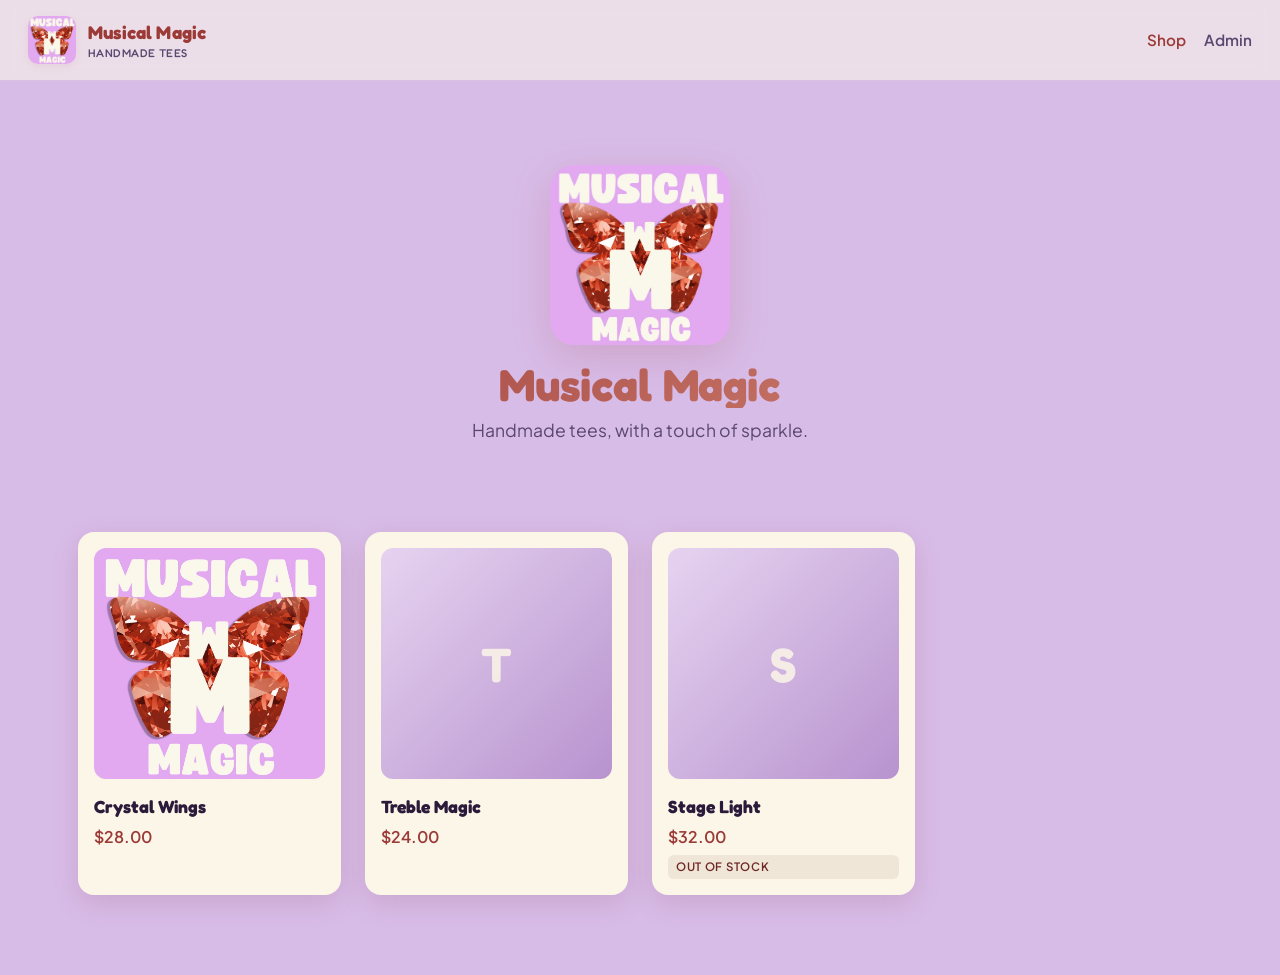
==== index.html @ bafbcc4f "Initial commit: Musical Magic t-shirt shop - index.html: homepage grid loading from tshirts.json - p" ====
<!doctype html>
<html lang="en">
<head>
  <meta charset="utf-8">
  <meta name="viewport" content="width=device-width, initial-scale=1">
  <meta name="robots" content="noindex, nofollow">
  <title>Musical Magic</title>
  <link rel="icon" href="logo.jpg">
  <link rel="stylesheet" href="style.css">
</head>
<body>
  <header class="topbar">
    <a class="brand" href="index.html">
      <img src="logo.jpg" alt="Musical Magic logo">
      <div class="brand-name">Musical Magic<small>handmade tees</small></div>
    </a>
    <nav class="nav">
      <a href="index.html" class="active">Shop</a>
      <a href="admin.html">Admin</a>
    </nav>
  </header>

  <main class="page">
    <section class="hero">
      <img class="hero-logo" src="logo.jpg" alt="Musical Magic">
      <h1>Musical Magic</h1>
      <p class="lead">Handmade tees, with a touch of sparkle.</p>
    </section>

    <section id="grid" class="grid"></section>
    <div id="empty" class="empty" hidden>No tees in stock just yet — check back soon.</div>
  </main>

  <script>
    fetch("tshirts.json", { cache: "no-store" })
      .then(r => r.json())
      .then(data => {
        const grid = document.getElementById("grid");
        const items = (data.tshirts || []);
        if (items.length === 0) {
          grid.hidden = true;
          document.getElementById("empty").hidden = false;
          return;
        }
        grid.innerHTML = items.map(renderCard).join("");
      })
      .catch(() => {
        document.getElementById("grid").hidden = true;
        document.getElementById("empty").hidden = false;
        document.getElementById("empty").textContent =
          "Couldn't load the shop right now. Try again in a moment.";
      });

    function renderCard(t) {
      const initial = (t.name || "?").charAt(0).toUpperCase();
      const img = t.image
        ? `<img src="${escapeHtml(t.image)}" alt="${escapeHtml(t.name)}" onerror="this.style.display='none';this.nextElementSibling.style.display='flex';">`
        + `<div class="placeholder" style="display:none">${escapeHtml(initial)}</div>`
        : `<div class="placeholder">${escapeHtml(initial)}</div>`;
      const unavail = !t.available
        ? '<span class="card-unavailable">Out of stock</span>' : '';
      return `
        <a class="card" href="product.html?id=${encodeURIComponent(t.id)}">
          <div class="card-image">${img}</div>
          <div class="card-name">${escapeHtml(t.name || "")}</div>
          <div class="card-price">$${formatPrice(t.price)}</div>
          ${unavail}
        </a>
      `;
    }

    function formatPrice(p) {
      const n = Number(p);
      if (!isFinite(n)) return "—";
      return n.toFixed(2);
    }

    function escapeHtml(s) {
      return String(s).replace(/[&<>"']/g, c => ({
        "&": "&amp;", "<": "&lt;", ">": "&gt;", '"': "&quot;", "'": "&#39;"
      })[c]);
    }
  </script>
</body>
</html>
---- style.css ----
/* Musical Magic — palette + base styles
   Logo cues: soft lavender background, crystalline garnet butterfly,
   thick cream wordmark. Body uses Plus Jakarta Sans (clean, friendly);
   display headlines use Fredoka (rounded, chunky to echo the wordmark). */
@import url('https://fonts.googleapis.com/css2?family=Fredoka:wght@500;600;700&family=Plus+Jakarta+Sans:wght@400;500;600;700&display=swap');

:root {
  --lav-bg: #d8bce8;
  --lav-soft: #e6d3f0;
  --lav-deep: #b893cf;
  --cream: #fbf6e8;
  --cream-soft: #f5edd6;
  --garnet: #9c3a37;
  --garnet-deep: #6e2624;
  --rose: #d68a7a;
  --ink: #2b1a3a;
  --ink-soft: #5a4870;
  --muted: #897ba0;
  --shadow-soft: 0 2px 8px rgba(110, 38, 36, 0.08);
  --shadow-card: 0 8px 28px rgba(110, 38, 36, 0.14);
  --shadow-glow: 0 12px 40px rgba(156, 58, 55, 0.18);
}

* { box-sizing: border-box; }

html, body {
  margin: 0; padding: 0;
  font-family: 'Plus Jakarta Sans', system-ui, -apple-system, sans-serif;
  color: var(--ink);
  background: var(--lav-bg);
  line-height: 1.55;
}

a { color: var(--garnet); text-decoration: none; }
a:hover { color: var(--garnet-deep); text-decoration: underline; }

img { max-width: 100%; display: block; }

h1, h2, h3 {
  font-family: 'Fredoka', sans-serif;
  font-weight: 700;
  letter-spacing: -0.005em;
  margin: 0 0 0.4em;
  color: var(--ink);
}

h1 { font-size: 2.4rem; line-height: 1.05; }
h2 { font-size: 1.6rem; }
h3 { font-size: 1.2rem; }

/* TOPBAR */
.topbar {
  display: flex;
  align-items: center;
  justify-content: space-between;
  padding: 16px 28px;
  background: rgba(251, 246, 232, 0.6);
  backdrop-filter: blur(10px);
  -webkit-backdrop-filter: blur(10px);
  border-bottom: 1px solid rgba(184, 147, 207, 0.4);
  position: sticky;
  top: 0;
  z-index: 50;
}
.brand {
  display: flex;
  align-items: center;
  gap: 12px;
}
.brand img {
  width: 48px; height: 48px;
  border-radius: 10px;
  object-fit: cover;
  box-shadow: var(--shadow-soft);
}
.brand-name {
  font-family: 'Fredoka', sans-serif;
  font-weight: 700;
  font-size: 1.15rem;
  color: var(--garnet);
  letter-spacing: 0.01em;
}
.brand-name small {
  display: block;
  font-size: 0.7rem;
  color: var(--ink-soft);
  font-weight: 500;
  letter-spacing: 0.04em;
  text-transform: uppercase;
  margin-top: -2px;
}
.nav { display: flex; gap: 18px; align-items: center; }
.nav a {
  font-weight: 600;
  font-size: 0.95rem;
  color: var(--ink-soft);
}
.nav a.active, .nav a:hover { color: var(--garnet); text-decoration: none; }

/* PAGE LAYOUT */
.page {
  max-width: 1180px;
  margin: 0 auto;
  padding: 36px 28px 80px;
}
.lead {
  font-size: 1.05rem;
  color: var(--ink-soft);
  max-width: 620px;
  margin: 0 0 32px;
}

/* HERO (homepage) */
.hero {
  position: relative;
  text-align: center;
  padding: 48px 24px 56px;
  margin-bottom: 32px;
}
.hero-logo {
  width: 180px;
  height: 180px;
  margin: 0 auto 16px;
  border-radius: 24px;
  box-shadow: var(--shadow-glow);
  object-fit: cover;
}
.hero h1 {
  font-size: 2.8rem;
  background: linear-gradient(135deg, var(--garnet) 0%, var(--rose) 100%);
  -webkit-background-clip: text;
  background-clip: text;
  -webkit-text-fill-color: transparent;
  margin-bottom: 0.2em;
}
.hero .lead {
  margin: 0 auto;
  font-size: 1.1rem;
}

/* PRODUCT GRID */
.grid {
  display: grid;
  grid-template-columns: repeat(auto-fill, minmax(260px, 1fr));
  gap: 24px;
}
.card {
  background: var(--cream);
  border-radius: 16px;
  padding: 16px;
  box-shadow: var(--shadow-card);
  transition: transform 0.2s, box-shadow 0.2s;
  cursor: pointer;
  display: flex;
  flex-direction: column;
}
.card:hover {
  transform: translateY(-4px);
  box-shadow: var(--shadow-glow);
}
.card-image {
  aspect-ratio: 1;
  border-radius: 12px;
  background: linear-gradient(135deg, var(--lav-soft) 0%, var(--lav-deep) 100%);
  margin-bottom: 14px;
  overflow: hidden;
  display: flex;
  align-items: center;
  justify-content: center;
  position: relative;
}
.card-image img {
  width: 100%;
  height: 100%;
  object-fit: cover;
}
.card-image .placeholder {
  font-family: 'Fredoka', sans-serif;
  font-size: 3rem;
  font-weight: 700;
  color: rgba(251, 246, 232, 0.85);
  letter-spacing: 0.02em;
}
.card-name {
  font-family: 'Fredoka', sans-serif;
  font-weight: 700;
  font-size: 1.1rem;
  margin: 0 0 4px;
  color: var(--ink);
}
.card-price {
  font-weight: 600;
  font-size: 1rem;
  color: var(--garnet);
}
.card-unavailable {
  display: inline-block;
  margin-top: 6px;
  background: rgba(110, 38, 36, 0.08);
  color: var(--garnet-deep);
  font-size: 0.72rem;
  font-weight: 600;
  text-transform: uppercase;
  letter-spacing: 0.06em;
  padding: 3px 8px;
  border-radius: 6px;
}

/* PRODUCT DETAIL */
.product {
  display: grid;
  grid-template-columns: minmax(0, 1fr) minmax(0, 1fr);
  gap: 48px;
  align-items: start;
}
.product-image {
  aspect-ratio: 1;
  border-radius: 20px;
  background: linear-gradient(135deg, var(--lav-soft) 0%, var(--lav-deep) 100%);
  overflow: hidden;
  box-shadow: var(--shadow-card);
  display: flex;
  align-items: center;
  justify-content: center;
}
.product-image img {
  width: 100%;
  height: 100%;
  object-fit: cover;
}
.product-image .placeholder {
  font-family: 'Fredoka', sans-serif;
  font-size: 7rem;
  font-weight: 700;
  color: rgba(251, 246, 232, 0.85);
}
.product-info h1 { font-size: 2.4rem; margin-bottom: 0.1em; }
.product-price {
  font-family: 'Fredoka', sans-serif;
  font-size: 1.8rem;
  font-weight: 600;
  color: var(--garnet);
  margin: 12px 0 24px;
}
.product-description {
  font-size: 1.02rem;
  line-height: 1.7;
  color: var(--ink-soft);
  margin-bottom: 24px;
}
.btn {
  display: inline-flex;
  align-items: center;
  gap: 8px;
  font-family: 'Fredoka', sans-serif;
  font-weight: 600;
  font-size: 1rem;
  padding: 12px 24px;
  border: none;
  border-radius: 10px;
  cursor: pointer;
  background: var(--garnet);
  color: var(--cream);
  text-decoration: none;
  transition: background 0.15s, transform 0.15s, box-shadow 0.15s;
  box-shadow: var(--shadow-soft);
}
.btn:hover {
  background: var(--garnet-deep);
  transform: translateY(-1px);
  text-decoration: none;
  color: var(--cream);
  box-shadow: var(--shadow-card);
}
.btn-secondary {
  background: var(--cream);
  color: var(--garnet);
  border: 1.5px solid var(--garnet);
}
.btn-secondary:hover { background: var(--cream-soft); color: var(--garnet-deep); }
.btn-ghost {
  background: transparent;
  color: var(--ink-soft);
  box-shadow: none;
  padding: 10px 14px;
}
.btn-ghost:hover { background: rgba(255,255,255,0.5); color: var(--garnet); transform: none; }
.btn-danger { background: var(--garnet-deep); }
.btn-danger:hover { background: #4a1816; }
.btn-sm { font-size: 0.86rem; padding: 7px 14px; }
.back-link {
  display: inline-flex;
  align-items: center;
  gap: 6px;
  font-weight: 600;
  font-size: 0.92rem;
  color: var(--ink-soft);
  margin-bottom: 18px;
}

/* ADMIN */
.admin-bar {
  display: flex;
  justify-content: space-between;
  align-items: center;
  margin-bottom: 24px;
  flex-wrap: wrap;
  gap: 12px;
}
.admin-status {
  font-size: 0.86rem;
  color: var(--ink-soft);
  background: var(--cream);
  padding: 8px 14px;
  border-radius: 8px;
  font-weight: 500;
}
.admin-status .dot {
  display: inline-block;
  width: 8px; height: 8px;
  border-radius: 50%;
  margin-right: 6px;
  vertical-align: 1px;
}
.admin-status .dot.ok    { background: #2ea96f; }
.admin-status .dot.warn  { background: #d68a7a; }
.admin-status .dot.dirty { background: var(--garnet); }

.editor {
  background: var(--cream);
  border-radius: 16px;
  padding: 24px;
  box-shadow: var(--shadow-card);
  margin-bottom: 28px;
}
.editor h2 { margin-top: 0; }

.field {
  display: flex;
  flex-direction: column;
  gap: 6px;
  margin-bottom: 16px;
}
.field label {
  font-weight: 600;
  font-size: 0.9rem;
  color: var(--ink-soft);
}
.field small {
  font-size: 0.78rem;
  color: var(--muted);
}
.field input[type="text"],
.field input[type="number"],
.field input[type="url"],
.field input[type="password"],
.field textarea,
.field select {
  font: inherit;
  padding: 10px 12px;
  border: 1.5px solid rgba(184, 147, 207, 0.5);
  border-radius: 8px;
  background: white;
  color: var(--ink);
}
.field textarea { min-height: 92px; resize: vertical; }
.field input:focus, .field textarea:focus, .field select:focus {
  outline: none;
  border-color: var(--garnet);
  box-shadow: 0 0 0 3px rgba(156, 58, 55, 0.12);
}

.field-row {
  display: grid;
  grid-template-columns: 2fr 1fr;
  gap: 16px;
}

.tshirt-list {
  display: grid;
  gap: 14px;
}
.tshirt-row {
  display: grid;
  grid-template-columns: 56px 1fr auto;
  gap: 16px;
  align-items: center;
  background: var(--cream);
  border-radius: 12px;
  padding: 12px 16px;
  box-shadow: var(--shadow-soft);
}
.tshirt-row .thumb {
  width: 56px; height: 56px;
  border-radius: 8px;
  background: linear-gradient(135deg, var(--lav-soft) 0%, var(--lav-deep) 100%);
  overflow: hidden;
  display: flex;
  align-items: center;
  justify-content: center;
}
.tshirt-row .thumb img { width: 100%; height: 100%; object-fit: cover; }
.tshirt-row .thumb .placeholder {
  font-family: 'Fredoka', sans-serif;
  font-size: 1.4rem;
  font-weight: 700;
  color: rgba(251, 246, 232, 0.9);
}
.tshirt-row .meta strong { display: block; font-size: 1.02rem; margin-bottom: 1px; }
.tshirt-row .meta .sub {
  font-size: 0.84rem;
  color: var(--ink-soft);
}
.tshirt-row .meta .badge {
  display: inline-block;
  margin-left: 6px;
  background: rgba(214, 138, 122, 0.2);
  color: var(--garnet-deep);
  font-size: 0.7rem;
  font-weight: 600;
  padding: 2px 6px;
  border-radius: 4px;
  text-transform: uppercase;
}
.tshirt-row .actions { display: flex; gap: 8px; }

/* MODAL */
.modal-mask {
  position: fixed;
  inset: 0;
  background: rgba(43, 26, 58, 0.55);
  display: flex;
  align-items: center;
  justify-content: center;
  padding: 20px;
  z-index: 100;
}
.modal-mask[hidden] { display: none; }
.modal {
  background: var(--cream);
  border-radius: 16px;
  padding: 28px;
  max-width: 520px;
  width: 100%;
  box-shadow: var(--shadow-glow);
}
.modal h2 { margin-top: 0; }
.modal p { color: var(--ink-soft); }

.empty {
  text-align: center;
  padding: 60px 24px;
  background: var(--cream);
  border-radius: 16px;
  color: var(--ink-soft);
}

.toast {
  position: fixed;
  bottom: 24px;
  left: 50%;
  transform: translateX(-50%);
  background: var(--ink);
  color: var(--cream);
  padding: 12px 20px;
  border-radius: 8px;
  font-weight: 500;
  font-size: 0.94rem;
  box-shadow: var(--shadow-card);
  z-index: 200;
  opacity: 0;
  transition: opacity 0.2s, transform 0.2s;
  pointer-events: none;
}
.toast.show {
  opacity: 1;
  transform: translateX(-50%) translateY(-4px);
}
.toast.error { background: var(--garnet-deep); }
.toast.success { background: #2ea96f; }

/* RESPONSIVE */
@media (max-width: 720px) {
  .product { grid-template-columns: 1fr; gap: 24px; }
  .field-row { grid-template-columns: 1fr; }
  .hero-logo { width: 140px; height: 140px; }
  .hero h1 { font-size: 2.1rem; }
  .topbar { padding: 14px 18px; }
  .page { padding: 24px 18px 60px; }
  h1 { font-size: 1.9rem; }
}
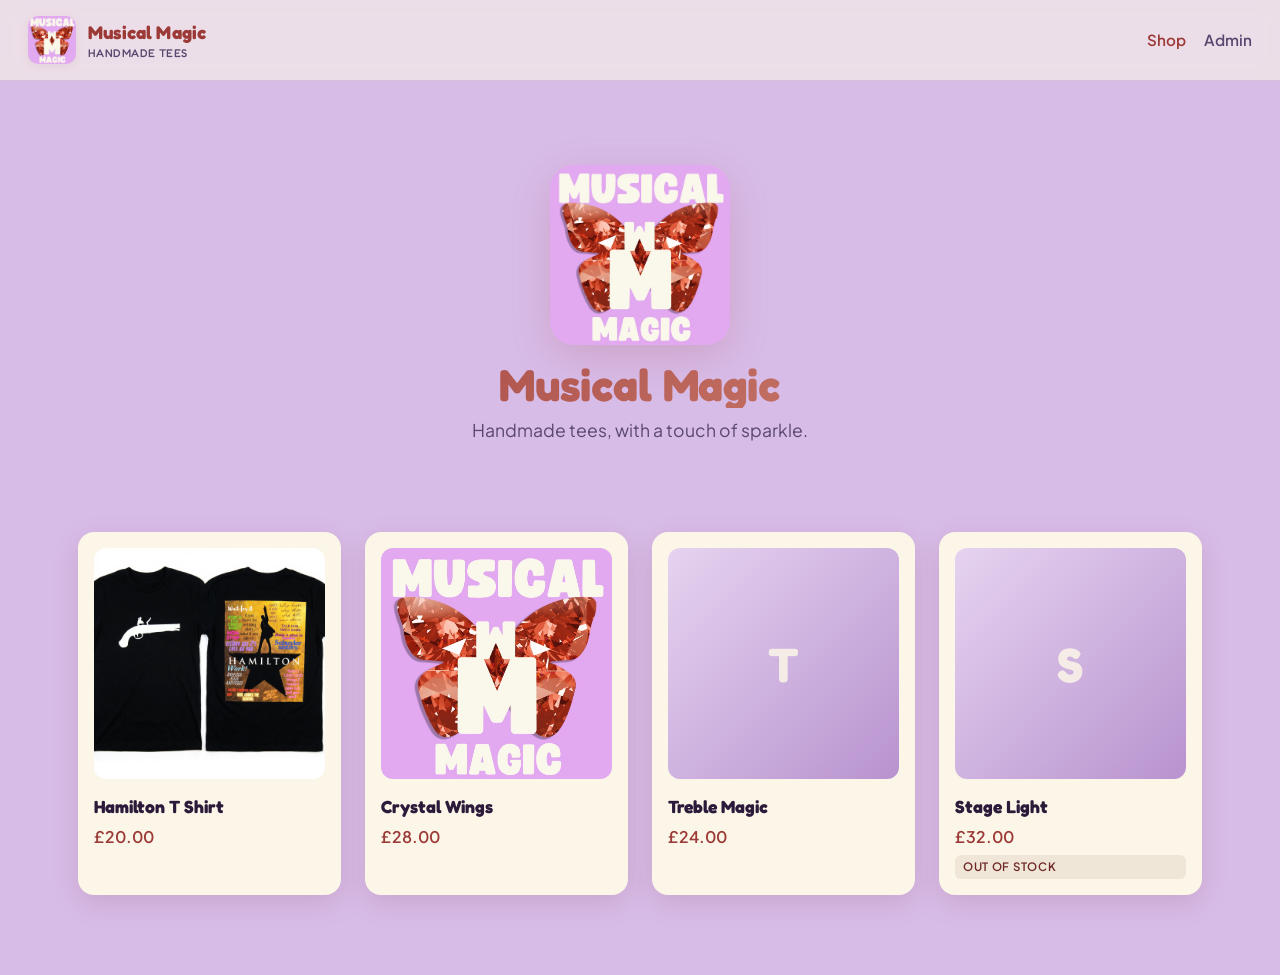
==== commit 056703f2: "Switch currency from $ to £ across the site Three price renders (homepage card, product page, admin " ====
--- a/index.html
+++ b/index.html
@@ -3,7 +3,7 @@
 <head>
   <meta charset="utf-8">
   <meta name="viewport" content="width=device-width, initial-scale=1">
-  <meta name="robots" content="noindex, nofollow">
+  <meta name="description" content="Musical Magic — handmade tees, with a touch of sparkle.">
   <title>Musical Magic</title>
   <link rel="icon" href="logo.jpg">
   <link rel="stylesheet" href="style.css">
@@ -63,7 +63,7 @@
         <a class="card" href="product.html?id=${encodeURIComponent(t.id)}">
           <div class="card-image">${img}</div>
           <div class="card-name">${escapeHtml(t.name || "")}</div>
-          <div class="card-price">$${formatPrice(t.price)}</div>
+          <div class="card-price">£${formatPrice(t.price)}</div>
           ${unavail}
         </a>
       `;
--- a/style.css
+++ b/style.css
@@ -374,6 +374,48 @@
   display: grid;
   grid-template-columns: 2fr 1fr;
   gap: 16px;
+}
+
+.field input[type="file"] {
+  font: inherit;
+  padding: 8px;
+  border: 1.5px dashed rgba(184, 147, 207, 0.7);
+  border-radius: 8px;
+  background: rgba(255, 255, 255, 0.5);
+  color: var(--ink-soft);
+  cursor: pointer;
+}
+.field input[type="file"]::file-selector-button {
+  font: inherit;
+  font-weight: 600;
+  background: var(--garnet);
+  color: var(--cream);
+  border: none;
+  border-radius: 6px;
+  padding: 6px 12px;
+  margin-right: 10px;
+  cursor: pointer;
+}
+.field input[type="file"]::file-selector-button:hover { background: var(--garnet-deep); }
+
+.image-status {
+  min-height: 1.1em;
+  color: var(--ink-soft);
+}
+
+.image-preview {
+  margin: 4px 0 18px;
+  width: 160px;
+  height: 160px;
+  border-radius: 12px;
+  overflow: hidden;
+  background: linear-gradient(135deg, var(--lav-soft) 0%, var(--lav-deep) 100%);
+  box-shadow: var(--shadow-soft);
+}
+.image-preview img {
+  width: 100%; height: 100%;
+  object-fit: cover;
+  display: block;
 }
 
 .tshirt-list {
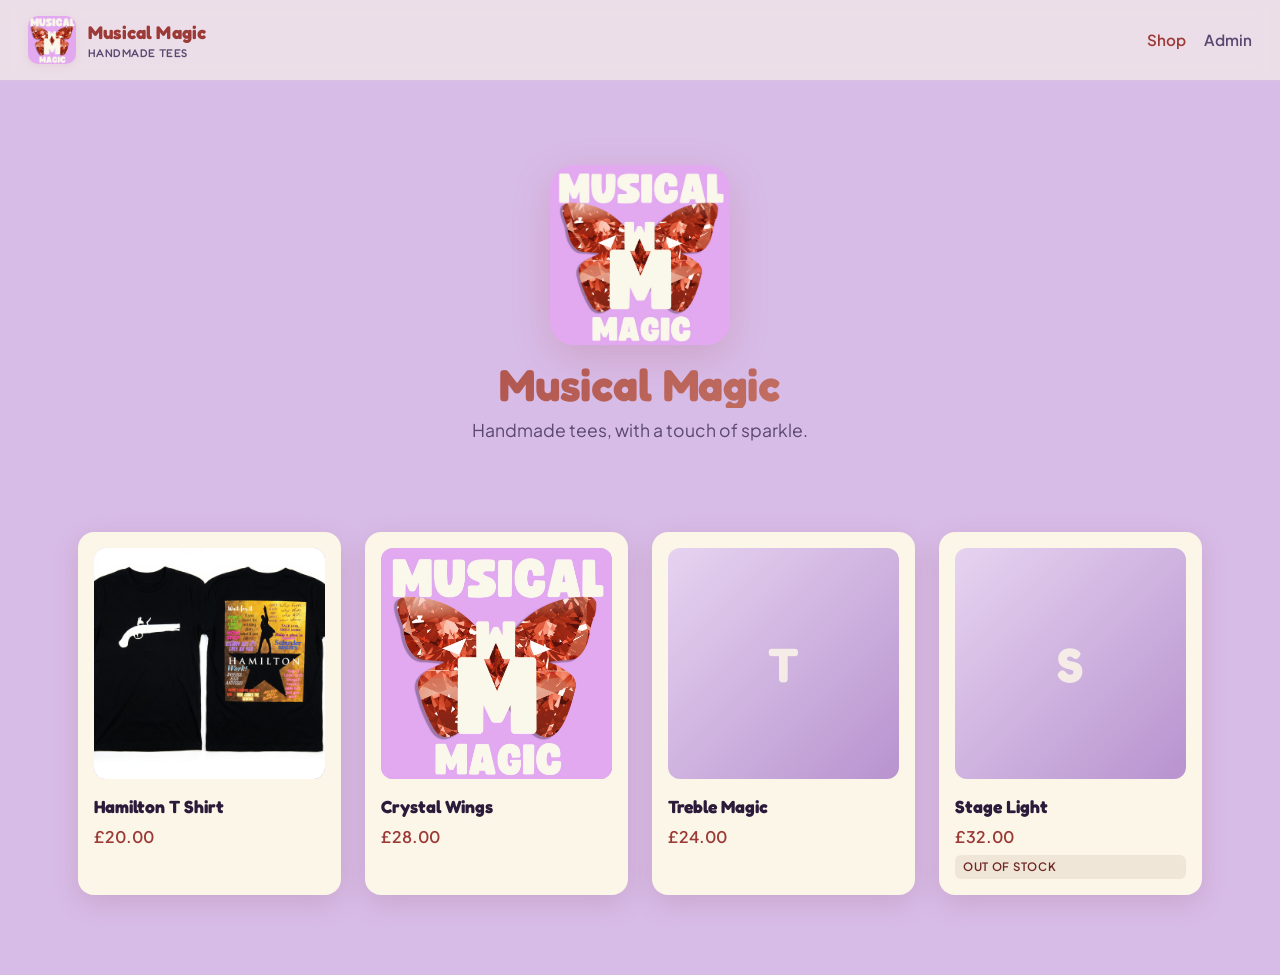
==== commit c74699db: "Multi-image (up to 5), per-size availability, hover-swap on cards Schema change (with full backwards" ====
--- a/index.html
+++ b/index.html
@@ -52,21 +52,54 @@
       });
 
     function renderCard(t) {
+      t = normalize(t);
       const initial = (t.name || "?").charAt(0).toUpperCase();
-      const img = t.image
-        ? `<img src="${escapeHtml(t.image)}" alt="${escapeHtml(t.name)}" onerror="this.style.display='none';this.nextElementSibling.style.display='flex';">`
-        + `<div class="placeholder" style="display:none">${escapeHtml(initial)}</div>`
-        : `<div class="placeholder">${escapeHtml(initial)}</div>`;
-      const unavail = !t.available
+      const cover = t.images[0] || "";
+      const hover = t.images[1] || "";
+
+      let imgHtml;
+      if (cover) {
+        imgHtml = `<img class="card-image-primary" src="${escapeHtml(cover)}" alt="${escapeHtml(t.name)}" onerror="this.style.display='none';this.parentElement.querySelector('.placeholder').style.display='flex';">`;
+        if (hover) {
+          imgHtml += `<img class="card-image-hover" src="${escapeHtml(hover)}" alt="" onerror="this.style.display='none'">`;
+        }
+        imgHtml += `<div class="placeholder" style="display:none">${escapeHtml(initial)}</div>`;
+      } else {
+        imgHtml = `<div class="placeholder">${escapeHtml(initial)}</div>`;
+      }
+
+      const unavail = !t.anyAvailable
         ? '<span class="card-unavailable">Out of stock</span>' : '';
       return `
         <a class="card" href="product.html?id=${encodeURIComponent(t.id)}">
-          <div class="card-image">${img}</div>
+          <div class="card-image">${imgHtml}</div>
           <div class="card-name">${escapeHtml(t.name || "")}</div>
           <div class="card-price">£${formatPrice(t.price)}</div>
           ${unavail}
         </a>
       `;
+    }
+
+    /* Normalise old + new schemas into one shape:
+       { images: [], sizes: {S,M,L,XL,XXL booleans}, anyAvailable: bool }.
+       Keeps the renderer simple and lets old data (image: "x", available: true)
+       keep working without a migration. */
+    function normalize(t) {
+      const images = (Array.isArray(t.images) && t.images.length)
+        ? t.images.filter(x => x)
+        : (t.image ? [t.image] : []);
+      let sizes;
+      if (t.sizes && typeof t.sizes === "object") {
+        sizes = {
+          S:   !!t.sizes.S,   M:   !!t.sizes.M,   L:   !!t.sizes.L,
+          XL:  !!t.sizes.XL,  XXL: !!t.sizes.XXL,
+        };
+      } else {
+        const a = t.available !== false;
+        sizes = { S: a, M: a, L: a, XL: a, XXL: a };
+      }
+      const anyAvailable = Object.values(sizes).some(v => v);
+      return { ...t, images, sizes, anyAvailable };
     }
 
     function formatPrice(p) {
--- a/style.css
+++ b/style.css
@@ -169,17 +169,28 @@
   justify-content: center;
   position: relative;
 }
-.card-image img {
+.card-image-primary,
+.card-image-hover {
+  position: absolute;
+  inset: 0;
   width: 100%;
   height: 100%;
   object-fit: cover;
-}
+  transition: opacity 0.25s ease;
+}
+.card-image-hover { opacity: 0; }
+.card:hover .card-image-hover { opacity: 1; }
 .card-image .placeholder {
   font-family: 'Fredoka', sans-serif;
   font-size: 3rem;
   font-weight: 700;
   color: rgba(251, 246, 232, 0.85);
   letter-spacing: 0.02em;
+  display: flex;
+  align-items: center;
+  justify-content: center;
+  width: 100%;
+  height: 100%;
 }
 .card-name {
   font-family: 'Fredoka', sans-serif;
@@ -213,6 +224,11 @@
   gap: 48px;
   align-items: start;
 }
+.product-gallery {
+  display: flex;
+  flex-direction: column;
+  gap: 14px;
+}
 .product-image {
   aspect-ratio: 1;
   border-radius: 20px;
@@ -233,6 +249,74 @@
   font-size: 7rem;
   font-weight: 700;
   color: rgba(251, 246, 232, 0.85);
+}
+.product-thumbs {
+  display: flex;
+  gap: 10px;
+  flex-wrap: wrap;
+}
+.product-thumb {
+  width: 72px; height: 72px;
+  padding: 0;
+  border: 2px solid transparent;
+  border-radius: 10px;
+  overflow: hidden;
+  cursor: pointer;
+  background: var(--lav-soft);
+  transition: border-color 0.15s, transform 0.15s;
+}
+.product-thumb:hover { transform: translateY(-2px); }
+.product-thumb.active { border-color: var(--garnet); }
+.product-thumb img { width: 100%; height: 100%; object-fit: cover; }
+
+/* SIZE PICKER (product page) */
+.size-picker { margin: 8px 0 24px; }
+.size-picker-label {
+  font-family: 'Fredoka', sans-serif;
+  font-weight: 600;
+  font-size: 0.95rem;
+  color: var(--ink-soft);
+  margin-bottom: 8px;
+}
+.size-buttons {
+  display: flex;
+  flex-wrap: wrap;
+  gap: 8px;
+}
+.size-btn {
+  font: inherit;
+  font-family: 'Fredoka', sans-serif;
+  font-weight: 600;
+  font-size: 0.95rem;
+  min-width: 52px;
+  padding: 10px 14px;
+  border: 1.5px solid var(--garnet);
+  border-radius: 10px;
+  background: var(--cream);
+  color: var(--garnet);
+  cursor: pointer;
+  transition: background 0.15s, color 0.15s, transform 0.1s;
+}
+.size-btn:hover { background: var(--cream-soft); }
+.size-btn.selected {
+  background: var(--garnet);
+  color: var(--cream);
+  transform: translateY(-1px);
+}
+.size-btn.unavailable {
+  border-color: rgba(43, 26, 58, 0.18);
+  color: rgba(43, 26, 58, 0.35);
+  background: transparent;
+  text-decoration: line-through;
+  cursor: not-allowed;
+}
+.out-of-stock-msg {
+  background: rgba(110, 38, 36, 0.08);
+  color: var(--garnet-deep);
+  font-weight: 600;
+  padding: 12px 16px;
+  border-radius: 10px;
+  margin-bottom: 18px;
 }
 .product-info h1 { font-size: 2.4rem; margin-bottom: 0.1em; }
 .product-price {
@@ -401,21 +485,87 @@
 .image-status {
   min-height: 1.1em;
   color: var(--ink-soft);
-}
-
-.image-preview {
-  margin: 4px 0 18px;
-  width: 160px;
-  height: 160px;
-  border-radius: 12px;
+  display: block;
+  margin-top: 8px;
+}
+
+/* SIZE CHECKBOXES (admin form) */
+.size-checks {
+  display: flex;
+  flex-wrap: wrap;
+  gap: 10px;
+}
+.size-check {
+  display: inline-flex;
+  align-items: center;
+  gap: 6px;
+  font-family: 'Fredoka', sans-serif;
+  font-weight: 600;
+  font-size: 0.95rem;
+  background: white;
+  border: 1.5px solid rgba(184, 147, 207, 0.5);
+  border-radius: 10px;
+  padding: 8px 14px;
+  cursor: pointer;
+  user-select: none;
+  transition: background 0.15s, border-color 0.15s;
+}
+.size-check:has(input:checked) {
+  background: rgba(214, 138, 122, 0.15);
+  border-color: var(--garnet);
+  color: var(--garnet);
+}
+.size-check input { margin: 0; }
+
+/* IMAGE ROWS (admin form) */
+.image-rows {
+  display: flex;
+  flex-direction: column;
+  gap: 12px;
+}
+.image-row {
+  display: grid;
+  grid-template-columns: 88px 1fr;
+  gap: 14px;
+  align-items: center;
+  background: white;
+  border: 1.5px dashed rgba(184, 147, 207, 0.5);
+  border-radius: 10px;
+  padding: 10px;
+}
+.image-row-thumb {
+  width: 88px; height: 88px;
+  border-radius: 8px;
   overflow: hidden;
   background: linear-gradient(135deg, var(--lav-soft) 0%, var(--lav-deep) 100%);
-  box-shadow: var(--shadow-soft);
-}
-.image-preview img {
-  width: 100%; height: 100%;
-  object-fit: cover;
-  display: block;
+  display: flex;
+  align-items: center;
+  justify-content: center;
+}
+.image-row-thumb img { width: 100%; height: 100%; object-fit: cover; display: block; }
+.image-row-empty {
+  font-family: 'Fredoka', sans-serif;
+  font-weight: 700;
+  font-size: 1.6rem;
+  color: rgba(251, 246, 232, 0.85);
+}
+.image-row-controls {
+  display: flex;
+  flex-direction: column;
+  gap: 8px;
+}
+.image-row-controls .image-row-url {
+  font: inherit;
+  padding: 8px 10px;
+  border: 1.5px solid rgba(184, 147, 207, 0.5);
+  border-radius: 6px;
+  background: white;
+  color: var(--ink);
+}
+.image-row-buttons {
+  display: flex;
+  gap: 8px;
+  flex-wrap: wrap;
 }
 
 .tshirt-list {
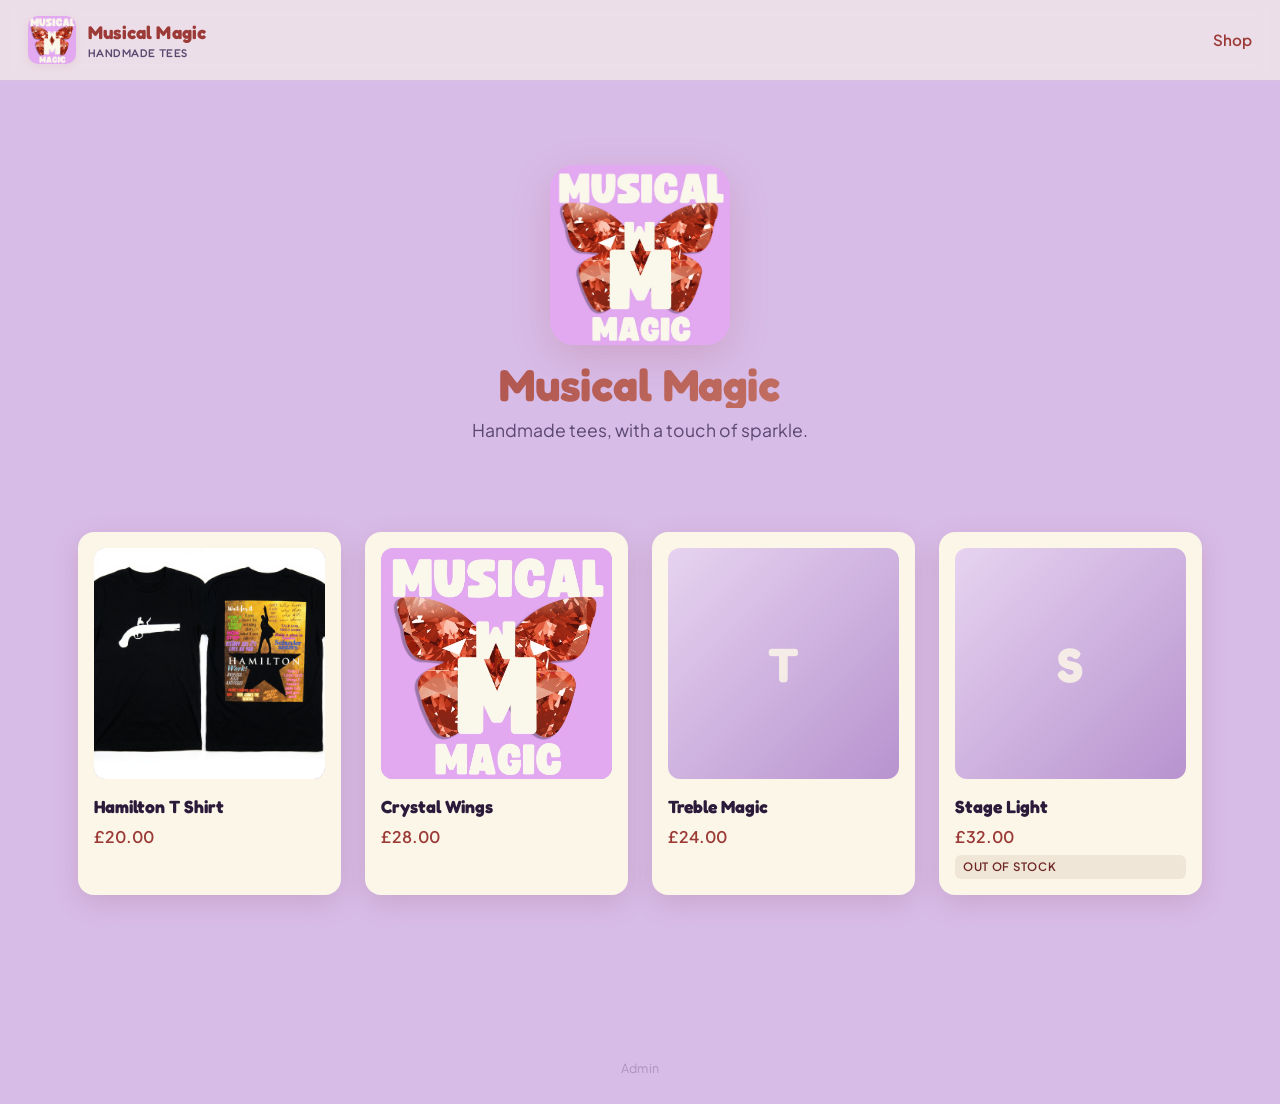
==== commit 4b0f6dbb: "Move Admin link from topbar to bottom of page, low contrast Public-facing pages (index.html, product" ====
--- a/index.html
+++ b/index.html
@@ -16,7 +16,6 @@
     </a>
     <nav class="nav">
       <a href="index.html" class="active">Shop</a>
-      <a href="admin.html">Admin</a>
     </nav>
   </header>
 
@@ -30,6 +29,10 @@
     <section id="grid" class="grid"></section>
     <div id="empty" class="empty" hidden>No tees in stock just yet — check back soon.</div>
   </main>
+
+  <footer class="admin-footer">
+    <a href="admin.html">Admin</a>
+  </footer>
 
   <script>
     fetch("tshirts.json", { cache: "no-store" })
--- a/style.css
+++ b/style.css
@@ -671,6 +671,26 @@
 .toast.error { background: var(--garnet-deep); }
 .toast.success { background: #2ea96f; }
 
+/* ADMIN FOOTER LINK
+   Deliberately near-invisible — sits at the bottom of every public page,
+   coloured close to the page background so casual visitors don't notice it.
+   The admin still finds it because they know where to look. */
+.admin-footer {
+  text-align: center;
+  padding: 32px 16px 24px;
+  margin-top: 48px;
+}
+.admin-footer a {
+  font-size: 0.78rem;
+  color: rgba(43, 26, 58, 0.25);
+  text-decoration: none;
+  letter-spacing: 0.02em;
+}
+.admin-footer a:hover {
+  color: rgba(43, 26, 58, 0.55);
+  text-decoration: none;
+}
+
 /* RESPONSIVE */
 @media (max-width: 720px) {
   .product { grid-template-columns: 1fr; gap: 24px; }
